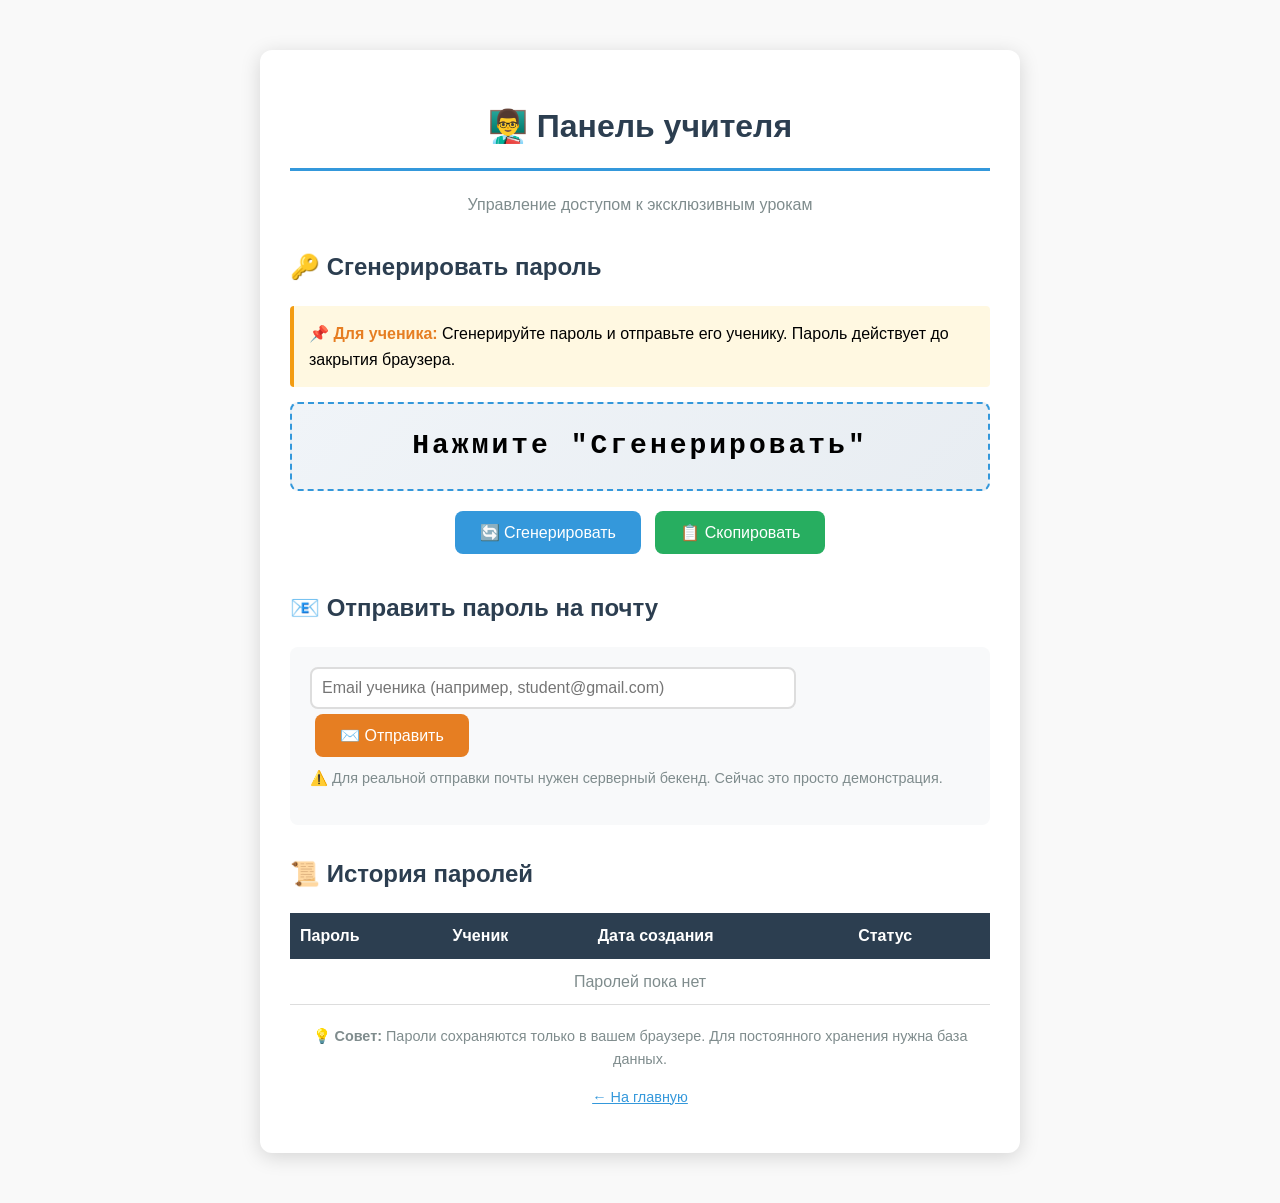
==== teacher-panel.html @ 8861d84a "Добавлена панель учителя для генерации паролей" ====
<!doctype html>
<html lang="ru">
  <head>
    <meta charset="UTF-8" />
    <meta name="viewport" content="width=device-width, initial-scale=1.0" />
    <title>Панель учителя — Управление доступом</title>
    <link rel="stylesheet" href="styles.css" />
    <style>
      .teacher-panel {
        max-width: 700px;
        margin: 30px auto;
        padding: 30px;
        background: white;
        border-radius: 12px;
        box-shadow: 0 4px 20px rgba(0, 0, 0, 0.15);
      }

      .teacher-panel h1 {
        color: #2c3e50;
        text-align: center;
        border-bottom: 3px solid #3498db;
        padding-bottom: 15px;
      }

      .teacher-panel h2 {
        color: #2c3e50;
        margin-top: 30px;
      }

      .generated-password {
        font-size: 28px;
        font-weight: bold;
        text-align: center;
        padding: 20px;
        background: linear-gradient(135deg, #f0f4f8, #e8edf2);
        border-radius: 8px;
        margin: 15px 0;
        letter-spacing: 3px;
        font-family: monospace;
        user-select: all;
        border: 2px dashed #3498db;
      }

      .teacher-panel button {
        padding: 12px 25px;
        background: #3498db;
        color: white;
        border: none;
        border-radius: 8px;
        font-size: 16px;
        cursor: pointer;
        transition: background 0.3s ease;
        margin: 5px;
      }

      .teacher-panel button:hover {
        background: #2980b9;
      }

      .teacher-panel button.copy-btn {
        background: #27ae60;
      }

      .teacher-panel button.copy-btn:hover {
        background: #219a52;
      }

      .teacher-panel button.send-btn {
        background: #e67e22;
      }

      .teacher-panel button.send-btn:hover {
        background: #d35400;
      }

      .history-table {
        width: 100%;
        border-collapse: collapse;
        margin: 15px 0;
      }

      .history-table th {
        background: #2c3e50;
        color: white;
        padding: 10px;
        text-align: left;
      }

      .history-table td {
        padding: 10px;
        border-bottom: 1px solid #ddd;
      }

      .history-table tr:hover {
        background: #f0f4f8;
      }

      .student-input {
        width: 100%;
        padding: 10px;
        border: 2px solid #ddd;
        border-radius: 8px;
        font-size: 16px;
        box-sizing: border-box;
        margin: 10px 0;
      }

      .student-input:focus {
        border-color: #3498db;
        outline: none;
      }

      .status-badge {
        display: inline-block;
        padding: 4px 12px;
        border-radius: 20px;
        font-size: 12px;
        font-weight: bold;
      }

      .status-badge.active {
        background: #27ae60;
        color: white;
      }

      .status-badge.used {
        background: #95a5a6;
        color: white;
      }

      .alert {
        padding: 15px;
        background: #fff8e1;
        border-left: 4px solid #f39c12;
        border-radius: 4px;
        margin: 15px 0;
      }

      .alert strong {
        color: #e67e22;
      }

      .email-form {
        background: #f8f9fa;
        padding: 20px;
        border-radius: 8px;
        margin: 15px 0;
      }

      .email-form input {
        width: 70%;
        padding: 10px;
        border: 2px solid #ddd;
        border-radius: 8px;
        font-size: 16px;
        margin-right: 10px;
      }

      .email-form input:focus {
        border-color: #3498db;
        outline: none;
      }

      @media (max-width: 600px) {
        .email-form input {
          width: 100%;
          margin-bottom: 10px;
        }
      }
    </style>
  </head>
  <body>
    <div class="teacher-panel">
      <h1>👨‍🏫 Панель учителя</h1>
      <p style="text-align: center; color: #7f8c8d;">Управление доступом к эксклюзивным урокам</p>

      <!-- Генерация пароля -->
      <h2>🔑 Сгенерировать пароль</h2>
      <div class="alert">
        <strong>📌 Для ученика:</strong> Сгенерируйте пароль и отправьте его ученику. Пароль действует
        до закрытия браузера.
      </div>

      <div class="generated-password" id="currentPassword">Нажмите "Сгенерировать"</div>

      <div style="text-align: center;">
        <button onclick="generatePassword()">🔄 Сгенерировать</button>
        <button class="copy-btn" onclick="copyPassword()">📋 Скопировать</button>
      </div>

      <!-- Отправка на почту -->
      <h2>📧 Отправить пароль на почту</h2>
      <div class="email-form">
        <input type="email" id="studentEmail" placeholder="Email ученика (например, student@gmail.com)" />
        <button class="send-btn" onclick="sendPasswordToEmail()">✉️ Отправить</button>
        <p style="font-size: 0.9em; color: #7f8c8d; margin-top: 5px;">
          ⚠️ Для реальной отправки почты нужен серверный бекенд. Сейчас это просто демонстрация.
        </p>
      </div>

      <!-- История паролей -->
      <h2>📜 История паролей</h2>
      <table class="history-table">
        <thead>
          <tr>
            <th>Пароль</th>
            <th>Ученик</th>
            <th>Дата создания</th>
            <th>Статус</th>
          </tr>
        </thead>
        <tbody id="historyBody">
          <tr>
            <td colspan="4" style="text-align: center; color: #7f8c8d;">Паролей пока нет</td>
          </tr>
        </tbody>
      </table>

      <div style="margin-top: 20px; text-align: center; font-size: 0.9em; color: #7f8c8d;">
        <p>💡 <strong>Совет:</strong> Пароли сохраняются только в вашем браузере. Для постоянного хранения нужна база данных.</p>
        <p><a href="index.html" style="color: #3498db;">← На главную</a></p>
      </div>
    </div>

    <script>
      // Хранилище паролей (в localStorage)
      let passwordsHistory = JSON.parse(localStorage.getItem("passwordsHistory")) || [];

      // Текущий пароль
      let currentPassword = "";

      // Генерация пароля
      function generatePassword() {
        const chars = "ABCDEFGHIJKLMNOPQRSTUVWXYZabcdefghijklmnopqrstuvwxyz0123456789!@#$%^&*";
        let password = "";
        for (let i = 0; i < 12; i++) {
          password += chars.charAt(Math.floor(Math.random() * chars.length));
        }
        currentPassword = password;
        document.getElementById("currentPassword").textContent = password;
        updateHistory(password);
      }

      // Копирование пароля
      function copyPassword() {
        if (currentPassword && currentPassword !== "Нажмите 'Сгенерировать'") {
          navigator.clipboard.writeText(currentPassword).then(() => {
            alert("✅ Пароль скопирован!");
          });
        } else {
          alert("❌ Сначала сгенерируйте пароль!");
        }
      }

      // Отправка на почту (демо-версия)
      function sendPasswordToEmail() {
        const email = document.getElementById("studentEmail").value;
        if (!email) {
          alert("❌ Введите email ученика!");
          return;
        }

        if (!currentPassword || currentPassword === "Нажмите 'Сгенерировать'") {
          alert("❌ Сначала сгенерируйте пароль!");
          return;
        }

        // В реальности здесь был бы AJAX-запрос на сервер
        alert(
          `✉️ Пароль "${currentPassword}" отправлен на ${email}\n\n` +
          `(В реальном проекте нужно настроить серверную отправку писем)`
        );

        // Обновляем статус в истории
        updateHistory(currentPassword, email);
      }

      // Обновление истории
      function updateHistory(password, email = "") {
        const now = new Date();
        const dateStr = now.toLocaleString("ru-RU");

        // Проверяем, есть ли уже такой пароль
        const exists = passwordsHistory.find(p => p.password === password);
        if (!exists) {
          passwordsHistory.push({
            password: password,
            email: email || "не указан",
            date: dateStr,
            used: false
          });
        } else if (email) {
          // Обновляем email, если он был передан
          exists.email = email;
        }

        localStorage.setItem("passwordsHistory", JSON.stringify(passwordsHistory));
        renderHistory();
      }

      // Отображение истории
      function renderHistory() {
        const tbody = document.getElementById("historyBody");

        if (passwordsHistory.length === 0) {
          tbody.innerHTML =
            `<tr><td colspan="4" style="text-align: center; color: #7f8c8d;">Паролей пока нет</td></tr>`;
          return;
        }

        tbody.innerHTML = passwordsHistory.map(item => `
          <tr>
            <td><code>${item.password}</code></td>
            <td>${item.email}</td>
            <td>${item.date}</td>
            <td><span class="status-badge ${item.used ? 'used' : 'active'}">${item.used ? '✅ Использован' : '🟢 Активен'}</span></td>
          </tr>
        `).join("");
      }

      // Загружаем историю при открытии страницы
      renderHistory();

      // Обработка Enter в поле email
      document.getElementById("studentEmail").addEventListener("keypress", function(e) {
        if (e.key === "Enter") {
          sendPasswordToEmail();
        }
      });
    </script>
  </body>
</html>
---- styles.css ----
/* styles.css - Полный файл стилей */

/* Базовые стили */
:root {
  --primary-color: #2c3e50;
  --secondary-color: #3498db;
}

body {
  font-family: Arial, sans-serif;
  line-height: 1.6;
  max-width: 800px;
  margin: 0 auto;
  padding: 20px;
  background-color: #f9f9f9;
}

/* Адаптивные изображения */
img {
  max-width: 100%;
  height: auto;
  display: block;
  margin: 15px 0;
  border-radius: 8px;
  box-shadow: 0 2px 5px rgba(0, 0, 0, 0.1);
  transition: transform 0.3s ease;
}

img:hover {
  transform: scale(1.02);
}

/* Карточки с анимацией */
.example-card {
  border: 1px solid #ddd;
  padding: 15px;
  margin: 20px 0;
  border-radius: 8px;
  background: white;
  box-shadow: 0 2px 8px rgba(0, 0, 0, 0.1);
  transition: box-shadow 0.3s ease;
  animation: fadeIn 0.5s ease-out;
}

.example-card:hover {
  box-shadow: 0 4px 12px rgba(0, 0, 0, 0.15);
}

/* Адаптивные медиа-запросы */
@media (max-width: 768px) {
  body {
    padding: 10px;
    font-size: 14px;
  }

  h1 {
    font-size: 24px;
  }

  h2 {
    font-size: 20px;
  }

  .example-card {
    margin: 10px 0;
    padding: 10px;
  }
}

@keyframes fadeIn {
  from {
    opacity: 0;
    transform: translateY(20px);
  }
  to {
    opacity: 1;
    transform: translateY(0);
  }
}

/* Стили для списков */
ul {
  padding-left: 20px;
}

li {
  margin: 8px 0;
}

/* ========== МОДЕРНИЗИРОВАННЫЙ ФУТЕР ========== */
/* ========== СТИЛИ ФУТЕРА (уже есть) ========== */
footer {
  margin-top: 50px;
  padding: 30px 20px;
  background: linear-gradient(135deg, #2c3e50 0%, #3498db 100%);
  color: white;
  text-align: center;
  border-radius: 12px;
  box-shadow: 0 10px 30px rgba(0, 0, 0, 0.2);
  position: relative;
  overflow: hidden;
}

/* Декоративный элемент */
footer::before {
  content: "";
  position: absolute;
  top: -50%;
  left: -50%;
  width: 200%;
  height: 200%;
  background: radial-gradient(
    circle,
    rgba(255, 255, 255, 0.05) 0%,
    transparent 70%
  );
  animation: rotate 20s linear infinite;
}

@keyframes rotate {
  from {
    transform: rotate(0deg);
  }
  to {
    transform: rotate(360deg);
  }
}

footer p {
  margin: 8px 0;
  position: relative;
  z-index: 1;
}

footer p:first-child {
  font-size: 1.1em;
  font-weight: 500;
  letter-spacing: 0.5px;
}

footer p:last-child {
  opacity: 0.9;
  font-size: 0.95em;
}

/* Современная форма в футере */
footer form {
  margin-top: 20px;
  display: flex;
  flex-wrap: wrap;
  gap: 12px;
  justify-content: center;
  position: relative;
  z-index: 1;
}

footer input,
footer textarea {
  padding: 12px 16px;
  border: none;
  border-radius: 8px;
  background: rgba(255, 255, 255, 0.15);
  backdrop-filter: blur(10px);
  color: white;
  font-size: 14px;
  transition: all 0.3s ease;
  width: 100%;
  max-width: 300px;
}

footer input::placeholder,
footer textarea::placeholder {
  color: rgba(255, 255, 255, 0.7);
}

footer input:focus,
footer textarea:focus {
  outline: 2px solid rgba(255, 255, 255, 0.5);
  background: rgba(255, 255, 255, 0.25);
}

footer textarea {
  max-width: 400px;
  min-height: 80px;
  resize: vertical;
}

footer button {
  padding: 12px 30px;
  border: none;
  border-radius: 8px;
  background: white;
  color: #2c3e50;
  font-weight: bold;
  font-size: 14px;
  cursor: pointer;
  transition: all 0.3s ease;
  box-shadow: 0 4px 15px rgba(0, 0, 0, 0.2);
}

footer button:hover {
  transform: translateY(-2px) scale(1.02);
  box-shadow: 0 8px 25px rgba(0, 0, 0, 0.3);
  background: #ecf0f1;
}

footer button:active {
  transform: translateY(0);
}

/* Адаптив для футера */
@media (max-width: 768px) {
  footer {
    padding: 20px 15px;
    border-radius: 8px;
  }

  footer form {
    flex-direction: column;
    align-items: center;
  }

  footer input,
  footer textarea {
    max-width: 100%;
  }

  footer button {
    width: 100%;
    max-width: 200px;
  }
}

/* ========== НАВИГАЦИЯ ПО УРОКАМ (ДОБАВЛЯЕМ НОВОЕ) ========== */
.lesson-nav {
  margin: 15px 0;
  text-align: center;
  position: relative;
  z-index: 1;
}

.lesson-nav h4 {
  font-size: 1.1em;
  margin-bottom: 10px;
  color: rgba(255, 255, 255, 0.9);
  letter-spacing: 1px;
}

.lesson-nav ul {
  list-style: none;
  padding: 0;
  display: flex;
  flex-wrap: wrap;
  justify-content: center;
  gap: 10px;
}

.lesson-nav ul li {
  margin: 0;
  background: rgba(255, 255, 255, 0.1);
  border-radius: 20px;
  padding: 0;
  transition: background 0.3s ease;
}

.lesson-nav ul li:hover {
  background: rgba(255, 255, 255, 0.2);
}

.lesson-nav ul li a {
  display: block;
  padding: 8px 18px;
  color: white;
  text-decoration: none;
  font-size: 0.95em;
  transition: transform 0.3s ease;
}

.lesson-nav ul li a:hover {
  transform: scale(1.05);
}

/* Разделитель в футере */
.footer-divider {
  max-width: 200px;
  margin: 20px auto;
  border: none;
  height: 2px;
  background: rgba(255, 255, 255, 0.2);
  border-radius: 2px;
  position: relative;
  z-index: 1;
}

/* Адаптив для мобильных */
@media (max-width: 600px) {
  .lesson-nav ul {
    flex-direction: column;
    align-items: center;
  }

  .lesson-nav ul li {
    width: 80%;
  }
}

/* Декоративный элемент */
footer::before {
  content: "";
  position: absolute;
  top: -50%;
  left: -50%;
  width: 200%;
  height: 200%;
  background: radial-gradient(
    circle,
    rgba(255, 255, 255, 0.05) 0%,
    transparent 70%
  );
  animation: rotate 20s linear infinite;
}

@keyframes rotate {
  from {
    transform: rotate(0deg);
  }
  to {
    transform: rotate(360deg);
  }
}

footer p {
  margin: 8px 0;
  position: relative;
  z-index: 1;
}

footer p:first-child {
  font-size: 1.1em;
  font-weight: 500;
  letter-spacing: 0.5px;
}

footer p:last-child {
  opacity: 0.9;
  font-size: 0.95em;
}

/* Современная форма в футере */
footer form {
  margin-top: 20px;
  display: flex;
  flex-wrap: wrap;
  gap: 12px;
  justify-content: center;
  position: relative;
  z-index: 1;
}

footer input,
footer textarea {
  padding: 12px 16px;
  border: none;
  border-radius: 8px;
  background: rgba(255, 255, 255, 0.15);
  backdrop-filter: blur(10px);
  color: white;
  font-size: 14px;
  transition: all 0.3s ease;
  width: 100%;
  max-width: 300px;
}

footer input::placeholder,
footer textarea::placeholder {
  color: rgba(255, 255, 255, 0.7);
}

footer input:focus,
footer textarea:focus {
  outline: 2px solid rgba(255, 255, 255, 0.5);
  background: rgba(255, 255, 255, 0.25);
}

footer textarea {
  max-width: 400px;
  min-height: 80px;
  resize: vertical;
}

footer button {
  padding: 12px 30px;
  border: none;
  border-radius: 8px;
  background: white;
  color: #2c3e50;
  font-weight: bold;
  font-size: 14px;
  cursor: pointer;
  transition: all 0.3s ease;
  box-shadow: 0 4px 15px rgba(0, 0, 0, 0.2);
}

footer button:hover {
  transform: translateY(-2px) scale(1.02);
  box-shadow: 0 8px 25px rgba(0, 0, 0, 0.3);
  background: #ecf0f1;
}

footer button:active {
  transform: translateY(0);
}

/* Адаптив для футера */
@media (max-width: 768px) {
  footer {
    padding: 20px 15px;
    border-radius: 8px;
  }

  footer form {
    flex-direction: column;
    align-items: center;
  }

  footer input,
  footer textarea {
    max-width: 100%;
  }

  footer button {
    width: 100%;
    max-width: 200px;
  }
}
/* ========== СТИЛИ ДЛЯ СТРАНИЦ УРОКОВ ========== */

.lesson-content {
  max-width: 800px;
  margin: 0 auto;
  padding: 10px 0;
}

.lesson-content h2 {
  color: #2c3e50;
  border-bottom: 3px solid #3498db;
  padding-bottom: 10px;
  margin-top: 30px;
}

.lesson-content h3 {
  color: #2c3e50;
  margin-top: 0;
}

.lesson-content ul {
  padding-left: 25px;
}

.lesson-content ul li {
  margin: 10px 0;
  list-style-type: disc;
}

.lesson-content img {
  max-width: 100%;
  height: auto;
  margin: 15px auto;
  border-radius: 8px;
  box-shadow: 0 2px 10px rgba(0, 0, 0, 0.1);
}

/* Ссылки "На главную" */
.lesson-content a,
header a {
  color: #3498db;
  text-decoration: none;
  font-weight: 500;
  transition: color 0.3s ease;
}

.lesson-content a:hover,
header a:hover {
  color: #1a6da8;
  text-decoration: underline;
}

/* Кнопки навигации между уроками */
.lesson-navigation {
  display: flex;
  justify-content: space-between;
  margin-top: 30px;
  padding: 20px 0;
  border-top: 2px solid #eee;
}

.lesson-navigation a {
  display: inline-block;
  padding: 10px 25px;
  background: #3498db;
  color: white;
  border-radius: 8px;
  text-decoration: none;
  transition:
    background 0.3s ease,
    transform 0.3s ease;
}

.lesson-navigation a:hover {
  background: #2980b9;
  transform: scale(1.05);
}

.lesson-navigation a:first-child {
  background: #7f8c8d;
}

.lesson-navigation a:first-child:hover {
  background: #616a6b;
}
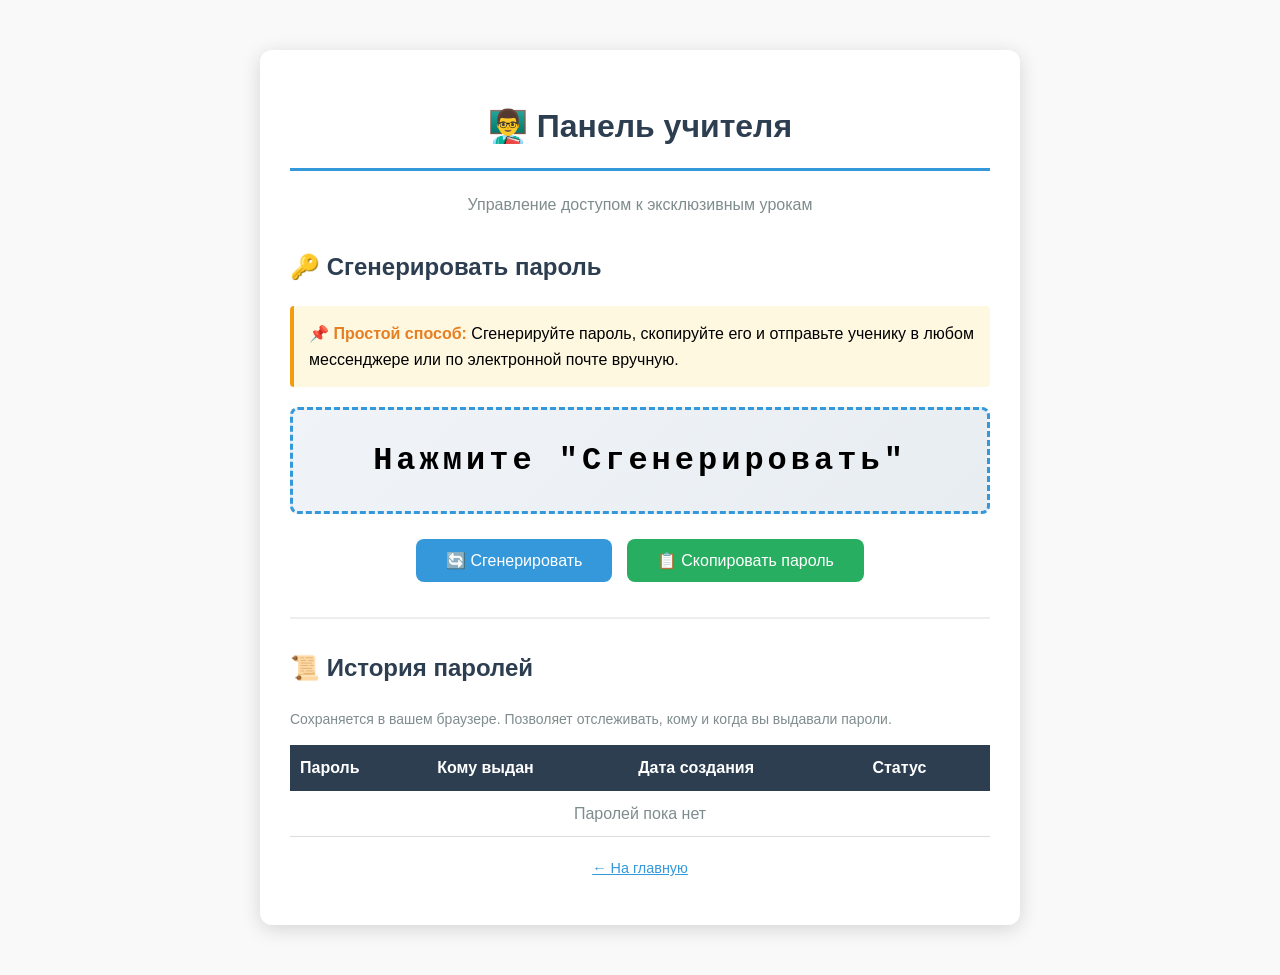
==== commit 1beb916e: "Обновлены страницы и добавлен урок 6" ====
--- a/teacher-panel.html
+++ b/teacher-panel.html
@@ -6,6 +6,7 @@
     <title>Панель учителя — Управление доступом</title>
     <link rel="stylesheet" href="styles.css" />
     <style>
+      /* --- Стили для панели учителя --- */
       .teacher-panel {
         max-width: 700px;
         margin: 30px auto;
@@ -14,35 +15,32 @@
         border-radius: 12px;
         box-shadow: 0 4px 20px rgba(0, 0, 0, 0.15);
       }
-
       .teacher-panel h1 {
         color: #2c3e50;
         text-align: center;
         border-bottom: 3px solid #3498db;
         padding-bottom: 15px;
       }
-
       .teacher-panel h2 {
         color: #2c3e50;
         margin-top: 30px;
       }
-
       .generated-password {
-        font-size: 28px;
+        font-size: 32px;
         font-weight: bold;
         text-align: center;
-        padding: 20px;
+        padding: 25px;
         background: linear-gradient(135deg, #f0f4f8, #e8edf2);
         border-radius: 8px;
-        margin: 15px 0;
-        letter-spacing: 3px;
+        margin: 20px 0;
+        letter-spacing: 4px;
         font-family: monospace;
         user-select: all;
-        border: 2px dashed #3498db;
-      }
-
+        border: 3px dashed #3498db;
+        word-break: break-all;
+      }
       .teacher-panel button {
-        padding: 12px 25px;
+        padding: 12px 30px;
         background: #3498db;
         color: white;
         border: none;
@@ -52,64 +50,39 @@
         transition: background 0.3s ease;
         margin: 5px;
       }
-
       .teacher-panel button:hover {
         background: #2980b9;
       }
-
       .teacher-panel button.copy-btn {
         background: #27ae60;
       }
-
       .teacher-panel button.copy-btn:hover {
         background: #219a52;
       }
-
       .teacher-panel button.send-btn {
         background: #e67e22;
       }
-
       .teacher-panel button.send-btn:hover {
         background: #d35400;
       }
-
       .history-table {
         width: 100%;
         border-collapse: collapse;
         margin: 15px 0;
       }
-
       .history-table th {
         background: #2c3e50;
         color: white;
         padding: 10px;
         text-align: left;
       }
-
       .history-table td {
         padding: 10px;
         border-bottom: 1px solid #ddd;
       }
-
       .history-table tr:hover {
         background: #f0f4f8;
       }
-
-      .student-input {
-        width: 100%;
-        padding: 10px;
-        border: 2px solid #ddd;
-        border-radius: 8px;
-        font-size: 16px;
-        box-sizing: border-box;
-        margin: 10px 0;
-      }
-
-      .student-input:focus {
-        border-color: #3498db;
-        outline: none;
-      }
-
       .status-badge {
         display: inline-block;
         padding: 4px 12px;
@@ -117,17 +90,14 @@
         font-size: 12px;
         font-weight: bold;
       }
-
       .status-badge.active {
         background: #27ae60;
         color: white;
       }
-
       .status-badge.used {
         background: #95a5a6;
         color: white;
       }
-
       .alert {
         padding: 15px;
         background: #fff8e1;
@@ -135,198 +105,182 @@
         border-radius: 4px;
         margin: 15px 0;
       }
-
       .alert strong {
         color: #e67e22;
       }
-
       .email-form {
         background: #f8f9fa;
         padding: 20px;
         border-radius: 8px;
         margin: 15px 0;
-      }
-
-      .email-form input {
-        width: 70%;
-        padding: 10px;
-        border: 2px solid #ddd;
-        border-radius: 8px;
-        font-size: 16px;
-        margin-right: 10px;
-      }
-
-      .email-form input:focus {
-        border-color: #3498db;
-        outline: none;
-      }
-
-      @media (max-width: 600px) {
-        .email-form input {
-          width: 100%;
-          margin-bottom: 10px;
-        }
-      }
+        text-align: center;
+      }
+      /* ... остальные стили остаются без изменений ... */
     </style>
   </head>
   <body>
     <div class="teacher-panel">
       <h1>👨‍🏫 Панель учителя</h1>
-      <p style="text-align: center; color: #7f8c8d;">Управление доступом к эксклюзивным урокам</p>
+      <p style="text-align: center; color: #7f8c8d">
+        Управление доступом к эксклюзивным урокам
+      </p>
 
       <!-- Генерация пароля -->
       <h2>🔑 Сгенерировать пароль</h2>
       <div class="alert">
-        <strong>📌 Для ученика:</strong> Сгенерируйте пароль и отправьте его ученику. Пароль действует
-        до закрытия браузера.
-      </div>
-
-      <div class="generated-password" id="currentPassword">Нажмите "Сгенерировать"</div>
-
-      <div style="text-align: center;">
+        <strong>📌 Простой способ:</strong> Сгенерируйте пароль, скопируйте его
+        и отправьте ученику в любом мессенджере или по электронной почте
+        вручную.
+      </div>
+
+      <div class="generated-password" id="currentPassword">
+        Нажмите "Сгенерировать"
+      </div>
+
+      <div style="text-align: center">
         <button onclick="generatePassword()">🔄 Сгенерировать</button>
-        <button class="copy-btn" onclick="copyPassword()">📋 Скопировать</button>
-      </div>
-
-      <!-- Отправка на почту -->
-      <h2>📧 Отправить пароль на почту</h2>
-      <div class="email-form">
-        <input type="email" id="studentEmail" placeholder="Email ученика (например, student@gmail.com)" />
-        <button class="send-btn" onclick="sendPasswordToEmail()">✉️ Отправить</button>
-        <p style="font-size: 0.9em; color: #7f8c8d; margin-top: 5px;">
-          ⚠️ Для реальной отправки почты нужен серверный бекенд. Сейчас это просто демонстрация.
-        </p>
-      </div>
-
-      <!-- История паролей -->
+        <button class="copy-btn" onclick="copyPassword()">
+          📋 Скопировать пароль
+        </button>
+      </div>
+
+      <hr style="margin: 30px 0; border: 1px solid #eee" />
+
+      <!-- История паролей (для удобства учителя) -->
       <h2>📜 История паролей</h2>
+      <p style="color: #7f8c8d; font-size: 14px">
+        Сохраняется в вашем браузере. Позволяет отслеживать, кому и когда вы
+        выдавали пароли.
+      </p>
       <table class="history-table">
         <thead>
           <tr>
             <th>Пароль</th>
-            <th>Ученик</th>
+            <th>Кому выдан</th>
             <th>Дата создания</th>
             <th>Статус</th>
           </tr>
         </thead>
         <tbody id="historyBody">
           <tr>
-            <td colspan="4" style="text-align: center; color: #7f8c8d;">Паролей пока нет</td>
+            <td colspan="4" style="text-align: center; color: #7f8c8d">
+              Паролей пока нет
+            </td>
           </tr>
         </tbody>
       </table>
 
-      <div style="margin-top: 20px; text-align: center; font-size: 0.9em; color: #7f8c8d;">
-        <p>💡 <strong>Совет:</strong> Пароли сохраняются только в вашем браузере. Для постоянного хранения нужна база данных.</p>
-        <p><a href="index.html" style="color: #3498db;">← На главную</a></p>
+      <div
+        style="
+          margin-top: 20px;
+          text-align: center;
+          font-size: 0.9em;
+          color: #7f8c8d;
+        "
+      >
+        <p><a href="index.html" style="color: #3498db">← На главную</a></p>
       </div>
     </div>
 
     <script>
-      // Хранилище паролей (в localStorage)
-      let passwordsHistory = JSON.parse(localStorage.getItem("passwordsHistory")) || [];
-
-      // Текущий пароль
+      // --- Хранилище паролей в браузере ---
+      let passwordsHistory =
+        JSON.parse(localStorage.getItem("passwordsHistory")) || [];
       let currentPassword = "";
 
-      // Генерация пароля
+      // --- Функция генерации пароля ---
       function generatePassword() {
-        const chars = "ABCDEFGHIJKLMNOPQRSTUVWXYZabcdefghijklmnopqrstuvwxyz0123456789!@#$%^&*";
+        const chars =
+          "ABCDEFGHIJKLMNOPQRSTUVWXYZabcdefghijklmnopqrstuvwxyz0123456789!@#$%^&*";
         let password = "";
         for (let i = 0; i < 12; i++) {
           password += chars.charAt(Math.floor(Math.random() * chars.length));
         }
         currentPassword = password;
         document.getElementById("currentPassword").textContent = password;
+        // Сохраняем в историю
         updateHistory(password);
       }
 
-      // Копирование пароля
+      // --- Функция копирования пароля ---
       function copyPassword() {
         if (currentPassword && currentPassword !== "Нажмите 'Сгенерировать'") {
-          navigator.clipboard.writeText(currentPassword).then(() => {
-            alert("✅ Пароль скопирован!");
-          });
+          navigator.clipboard
+            .writeText(currentPassword)
+            .then(() => {
+              alert(
+                "✅ Пароль скопирован в буфер обмена! Теперь вы можете отправить его ученику.",
+              );
+            })
+            .catch(() => {
+              // Резервный способ копирования, если clipboard API не работает
+              const passEl = document.getElementById("currentPassword");
+              const range = document.createRange();
+              range.selectNode(passEl);
+              window.getSelection().removeAllRanges();
+              window.getSelection().addRange(range);
+              document.execCommand("copy");
+              alert(
+                "✅ Пароль скопирован! Теперь вы можете отправить его ученику.",
+              );
+            });
         } else {
           alert("❌ Сначала сгенерируйте пароль!");
         }
       }
 
-      // Отправка на почту (демо-версия)
-      function sendPasswordToEmail() {
-        const email = document.getElementById("studentEmail").value;
-        if (!email) {
-          alert("❌ Введите email ученика!");
-          return;
-        }
-
-        if (!currentPassword || currentPassword === "Нажмите 'Сгенерировать'") {
-          alert("❌ Сначала сгенерируйте пароль!");
-          return;
-        }
-
-        // В реальности здесь был бы AJAX-запрос на сервер
-        alert(
-          `✉️ Пароль "${currentPassword}" отправлен на ${email}\n\n` +
-          `(В реальном проекте нужно настроить серверную отправку писем)`
-        );
-
-        // Обновляем статус в истории
-        updateHistory(currentPassword, email);
-      }
-
-      // Обновление истории
-      function updateHistory(password, email = "") {
+      // --- Обновление истории ---
+      function updateHistory(password, email = "—") {
         const now = new Date();
         const dateStr = now.toLocaleString("ru-RU");
 
-        // Проверяем, есть ли уже такой пароль
-        const exists = passwordsHistory.find(p => p.password === password);
+        // Проверяем, есть ли уже такой пароль в истории (чтобы не дублировать)
+        const exists = passwordsHistory.find((p) => p.password === password);
         if (!exists) {
           passwordsHistory.push({
             password: password,
-            email: email || "не указан",
+            email: email,
             date: dateStr,
-            used: false
+            used: false,
           });
-        } else if (email) {
-          // Обновляем email, если он был передан
-          exists.email = email;
-        }
-
-        localStorage.setItem("passwordsHistory", JSON.stringify(passwordsHistory));
+        }
+        localStorage.setItem(
+          "passwordsHistory",
+          JSON.stringify(passwordsHistory),
+        );
         renderHistory();
       }
 
-      // Отображение истории
+      // --- Отображение истории ---
       function renderHistory() {
         const tbody = document.getElementById("historyBody");
-
         if (passwordsHistory.length === 0) {
-          tbody.innerHTML =
-            `<tr><td colspan="4" style="text-align: center; color: #7f8c8d;">Паролей пока нет</td></tr>`;
+          tbody.innerHTML = `<tr><td colspan="4" style="text-align: center; color: #7f8c8d;">Паролей пока нет</td></tr>`;
           return;
         }
-
-        tbody.innerHTML = passwordsHistory.map(item => `
-          <tr>
-            <td><code>${item.password}</code></td>
-            <td>${item.email}</td>
-            <td>${item.date}</td>
-            <td><span class="status-badge ${item.used ? 'used' : 'active'}">${item.used ? '✅ Использован' : '🟢 Активен'}</span></td>
-          </tr>
-        `).join("");
+        tbody.innerHTML = passwordsHistory
+          .map(
+            (item) => `
+                <tr>
+                    <td><code>${item.password}</code></td>
+                    <td>${item.email}</td>
+                    <td>${item.date}</td>
+                    <td><span class="status-badge ${item.used ? "used" : "active"}">${item.used ? "✅ Использован" : "🟢 Активен"}</span></td>
+                </tr>
+            `,
+          )
+          .join("");
       }
 
       // Загружаем историю при открытии страницы
       renderHistory();
 
-      // Обработка Enter в поле email
-      document.getElementById("studentEmail").addEventListener("keypress", function(e) {
-        if (e.key === "Enter") {
-          sendPasswordToEmail();
+      // Обработка нажатия Enter (для удобства)
+      document.addEventListener("keypress", function (e) {
+        if (e.key === "Enter" && document.activeElement.tagName !== "INPUT") {
+          generatePassword();
         }
       });
     </script>
   </body>
-</html>+</html>
